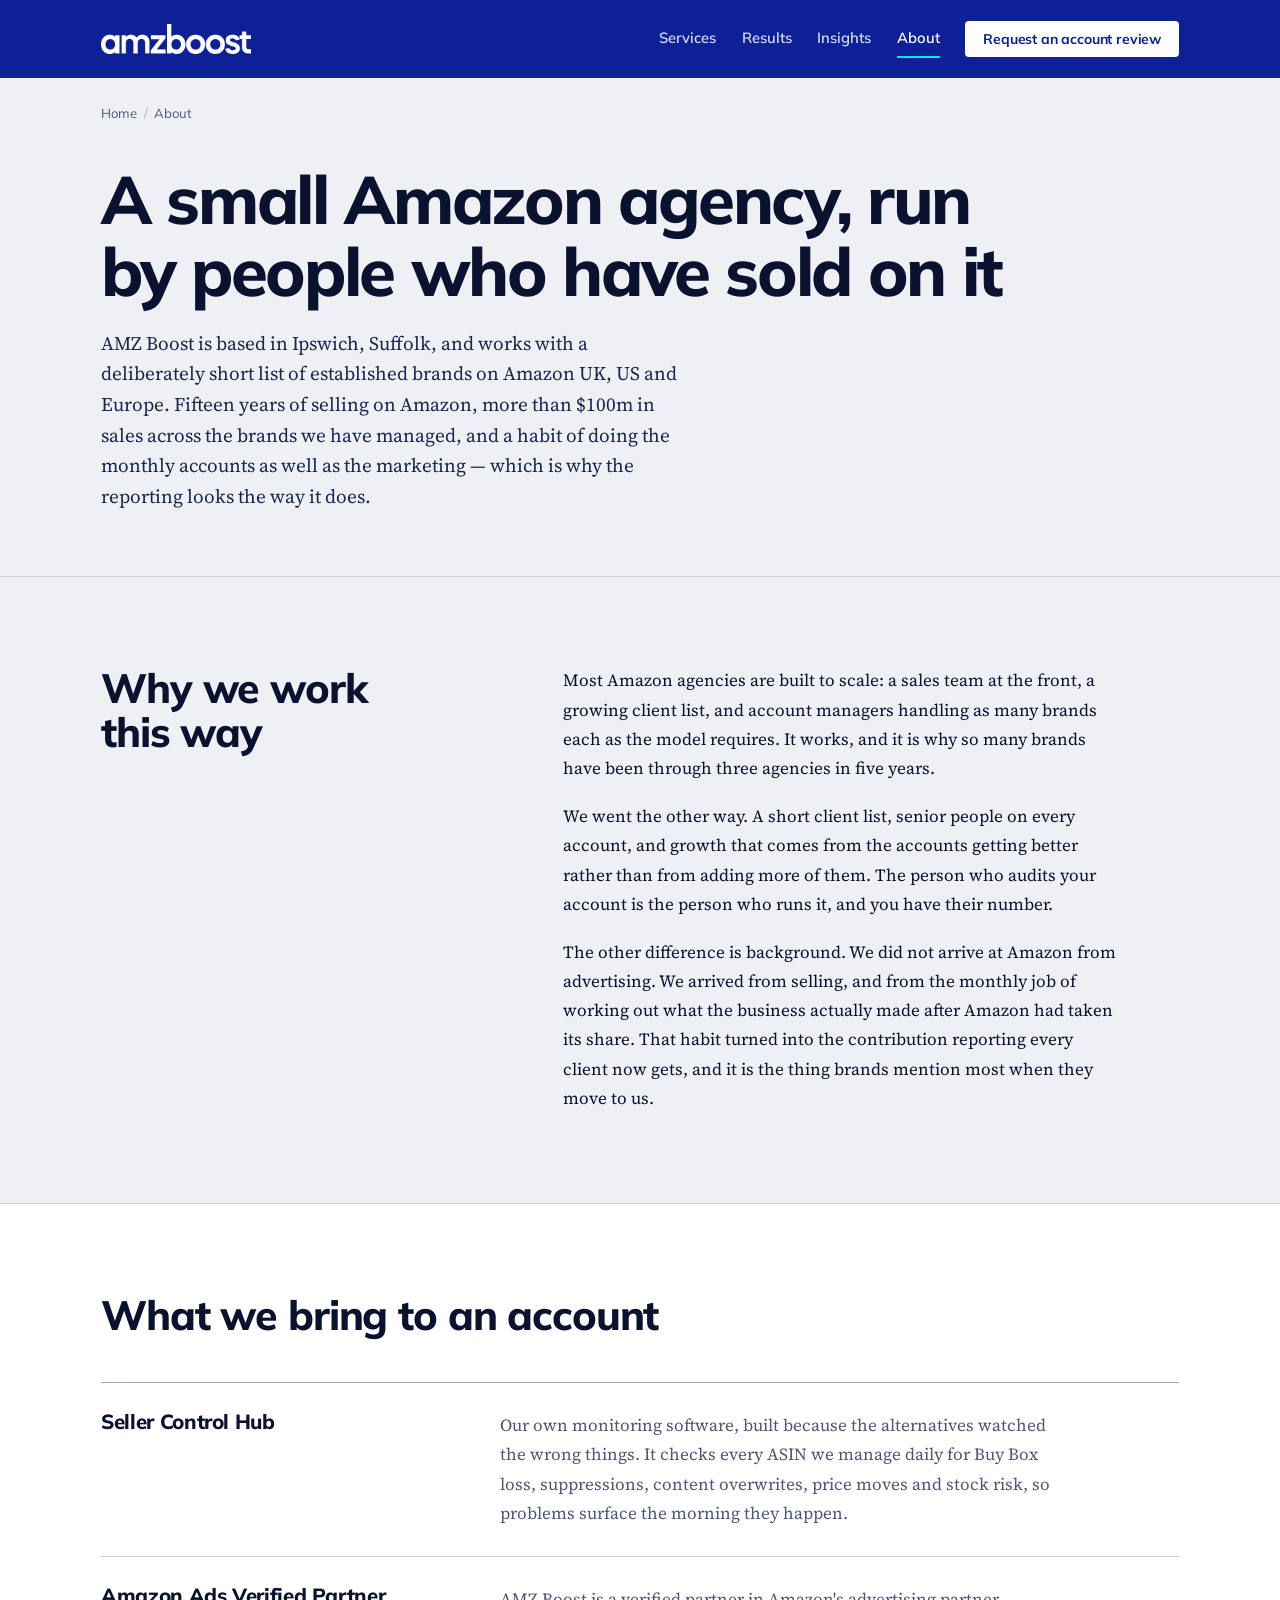
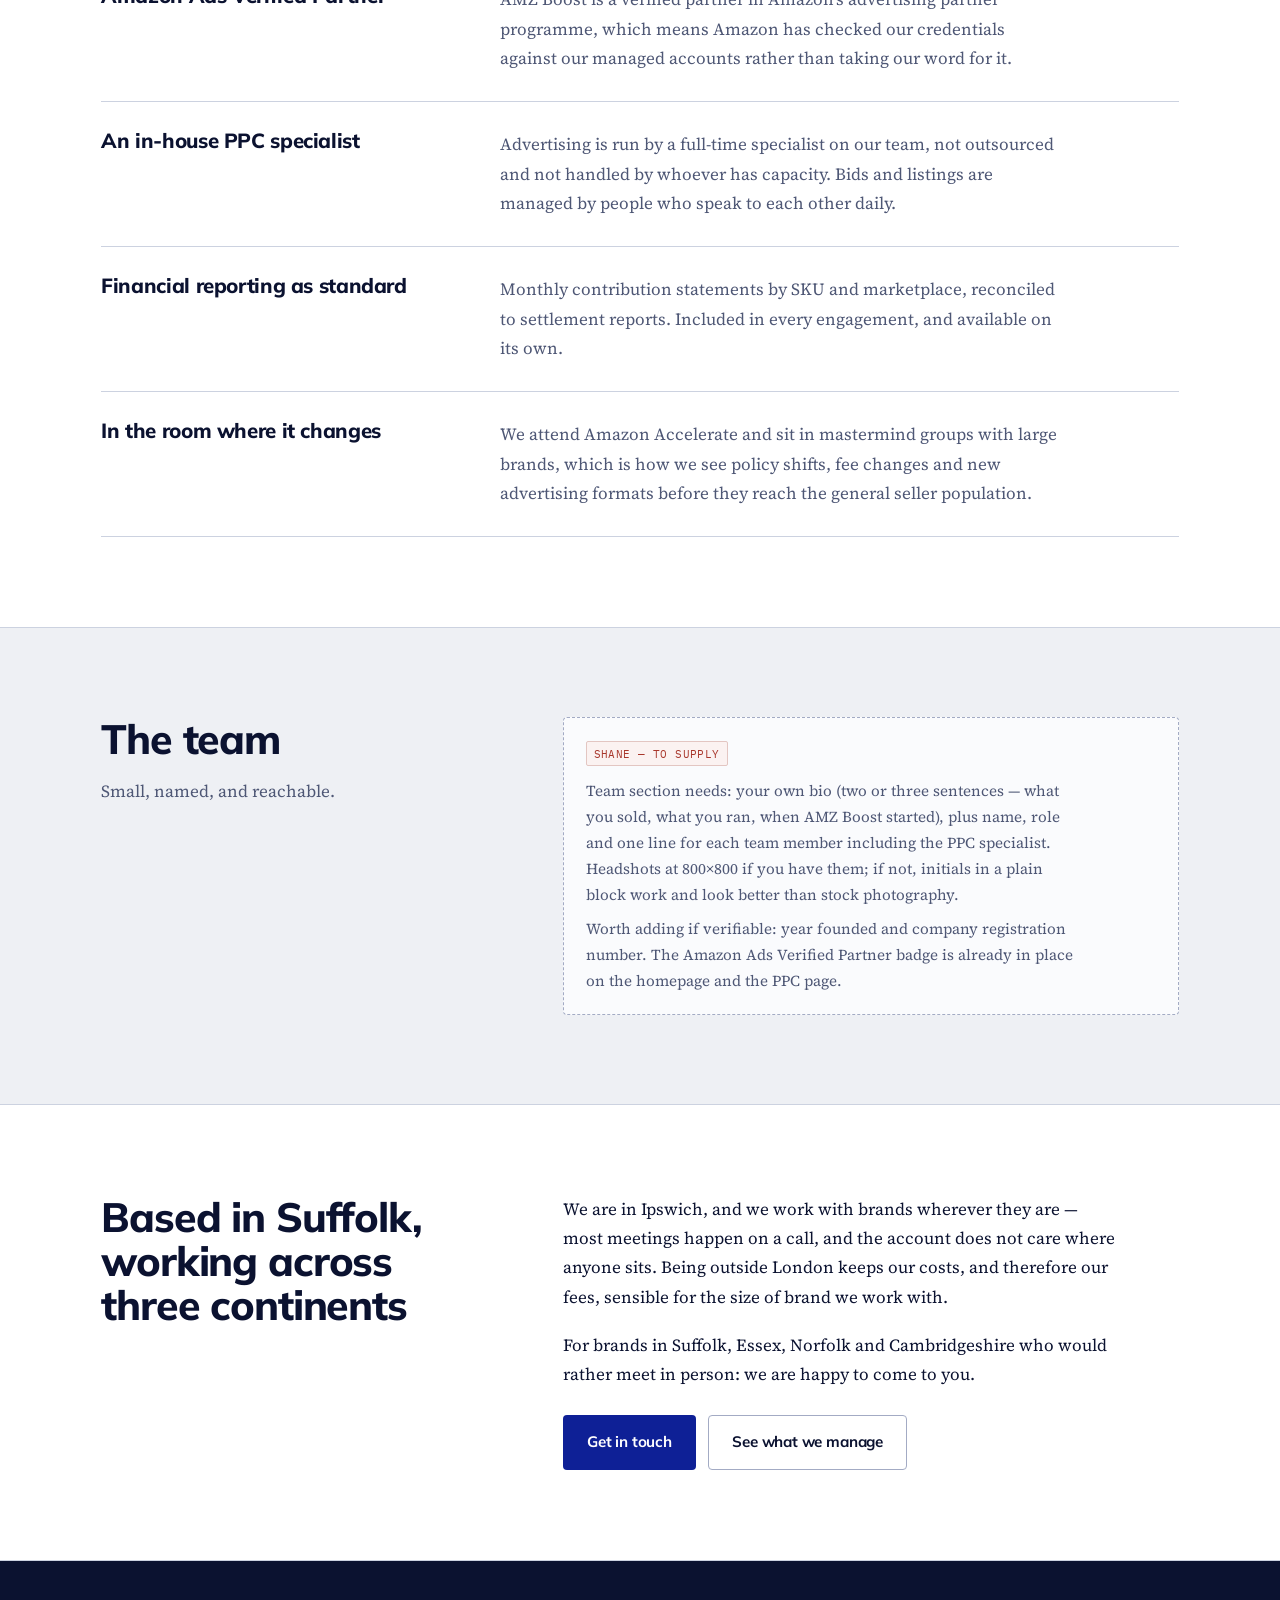
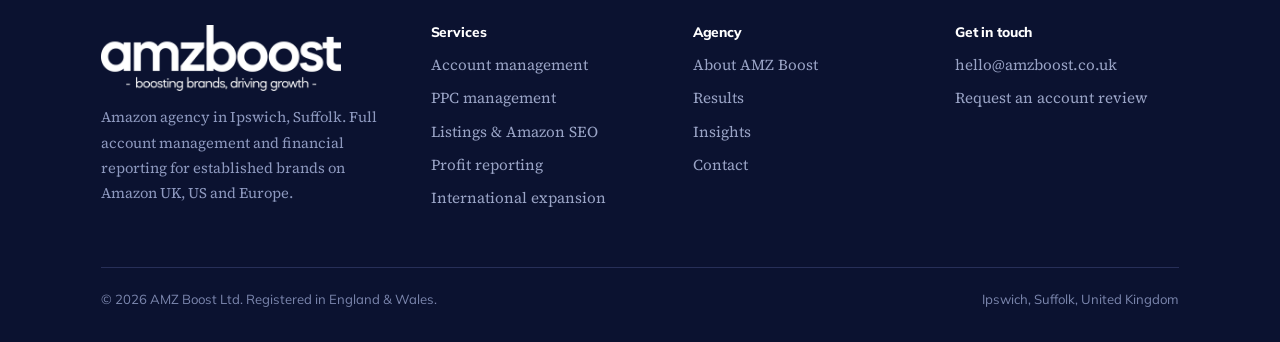
==== about.html @ 2ff4fb58 "Add Blue Squid back to the brands list, described by the work Named in the list with a description o" ====
<!DOCTYPE html>
<html lang="en-GB">
<head>
<meta charset="utf-8">
<meta name="viewport" content="width=device-width, initial-scale=1">
<title>About AMZ Boost | Amazon Agency in Ipswich, Suffolk</title>
<meta name="description" content="AMZ Boost is a small Amazon agency in Ipswich, Suffolk, run by former Amazon sellers. Full account management and financial reporting for established UK brands.">
<link rel="canonical" href="https://www.amzboost.co.uk/about.html">
<meta name="robots" content="index,follow,max-image-preview:large">
<meta property="og:type" content="website">
<meta property="og:site_name" content="AMZ Boost">
<meta property="og:title" content="About AMZ Boost | Amazon Agency in Ipswich, Suffolk">
<meta property="og:description" content="A small Amazon agency run by former sellers, with its own ASIN monitoring software and an in-house PPC specialist.">
<meta property="og:url" content="https://www.amzboost.co.uk/about.html">
<meta property="og:locale" content="en_GB">
<link rel="preconnect" href="https://fonts.googleapis.com">
<link rel="preconnect" href="https://fonts.gstatic.com" crossorigin>
<link href="https://fonts.googleapis.com/css2?family=Mulish:wght@400;500;600;700;800&family=Source+Serif+4:ital,opsz,wght@0,8..60,400;0,8..60,600;1,8..60,400&family=IBM+Plex+Mono:wght@400;500&display=swap" rel="stylesheet">
<link rel="stylesheet" href="styles.css?v=12">
<link rel="icon" type="image/png" sizes="32x32" href="favicon-32.png">
<link rel="apple-touch-icon" href="apple-touch-icon.png">
<script type="application/ld+json">
{
  "@context": "https://schema.org",
  "@type": "AboutPage",
  "url": "https://www.amzboost.co.uk/about.html",
  "mainEntity": { "@type": "ProfessionalService", "@id": "https://www.amzboost.co.uk/#organisation", "name": "AMZ Boost" }
}
</script>
<script type="application/ld+json">
{
  "@context": "https://schema.org",
  "@type": "BreadcrumbList",
  "itemListElement": [
    { "@type": "ListItem", "position": 1, "name": "Home", "item": "https://www.amzboost.co.uk/" },
    { "@type": "ListItem", "position": 2, "name": "About", "item": "https://www.amzboost.co.uk/about.html" }
  ]
}
</script>
</head>
<body>
<a class="skip" href="#main">Skip to content</a>

<header class="masthead" id="masthead">
  <div class="shell masthead__inner">
    <a class="wordmark" href="index.html"><img src="logo-wordmark-white.png" alt="AMZ Boost" width="150" height="29"></a>
    <button class="nav__toggle" aria-expanded="false" aria-controls="nav">Menu</button>
    <nav class="nav" id="nav" aria-label="Primary">
      <a href="services.html">Services</a>
      <a href="results.html">Results</a>
      <a href="insights.html">Insights</a>
      <a href="about.html" aria-current="page">About</a>
      <a class="btn btn--primary btn--small" href="contact.html">Request an account review</a>
    </nav>
  </div>
</header>

<main id="main">

  <div class="shell crumbs"><a href="index.html">Home</a><span>/</span>About</div>

  <section class="page-head">
    <div class="shell">
      <h1>A small Amazon agency, run by people who have sold on it</h1>
      <p class="lede">AMZ Boost is based in Ipswich, Suffolk, and works with a deliberately short list of established brands on Amazon UK, US and Europe. Fifteen years of selling on Amazon, more than $100m in sales across the brands we have managed, and a habit of doing the monthly accounts as well as the marketing — which is why the reporting looks the way it does.</p>
    </div>
  </section>

  <section>
    <div class="shell split">
      <div>
        <h2>Why we work this way</h2>
      </div>
      <div>
        <p>Most Amazon agencies are built to scale: a sales team at the front, a growing client list, and account managers handling as many brands each as the model requires. It works, and it is why so many brands have been through three agencies in five years.</p>
        <p>We went the other way. A short client list, senior people on every account, and growth that comes from the accounts getting better rather than from adding more of them. The person who audits your account is the person who runs it, and you have their number.</p>
        <p>The other difference is background. We did not arrive at Amazon from advertising. We arrived from selling, and from the monthly job of working out what the business actually made after Amazon had taken its share. That habit turned into the contribution reporting every client now gets, and it is the thing brands mention most when they move to us.</p>
      </div>
    </div>
  </section>

  <section style="background:var(--surface);border-block:1px solid var(--rule);">
    <div class="shell">
      <div class="sect-head"><h2>What we bring to an account</h2></div>
      <div class="stack">
        <div>
          <h3>Seller Control Hub</h3>
          <p>Our own monitoring software, built because the alternatives watched the wrong things. It checks every ASIN we manage daily for Buy Box loss, suppressions, content overwrites, price moves and stock risk, so problems surface the morning they happen.</p>
        </div>
        <div>
          <h3>Amazon Ads Verified Partner</h3>
          <p>AMZ Boost is a verified partner in Amazon's advertising partner programme, which means Amazon has checked our credentials against our managed accounts rather than taking our word for it.</p>
        </div>
        <div>
          <h3>An in-house PPC specialist</h3>
          <p>Advertising is run by a full-time specialist on our team, not outsourced and not handled by whoever has capacity. Bids and listings are managed by people who speak to each other daily.</p>
        </div>
        <div>
          <h3>Financial reporting as standard</h3>
          <p>Monthly contribution statements by SKU and marketplace, reconciled to settlement reports. Included in every engagement, and available on its own.</p>
        </div>
        <div>
          <h3>In the room where it changes</h3>
          <p>We attend Amazon Accelerate and sit in mastermind groups with large brands, which is how we see policy shifts, fee changes and new advertising formats before they reach the general seller population.</p>
        </div>
      </div>
    </div>
  </section>

  <section>
    <div class="shell split">
      <div>
        <h2>The team</h2>
        <p class="dek" style="margin-top:1rem;">Small, named, and reachable.</p>
      </div>
      <div>
        <div class="todo">
          <span class="todo__tag">SHANE — TO SUPPLY</span>
          <p>Team section needs: your own bio (two or three sentences — what you sold, what you ran, when AMZ Boost started), plus name, role and one line for each team member including the PPC specialist. Headshots at 800×800 if you have them; if not, initials in a plain block work and look better than stock photography.</p>
          <p>Worth adding if verifiable: year founded and company registration number. The Amazon Ads Verified Partner badge is already in place on the homepage and the PPC page.</p>
        </div>
      </div>
    </div>
  </section>

  <section style="background:var(--surface);border-block:1px solid var(--rule);">
    <div class="shell split">
      <div>
        <h2>Based in Suffolk, working across three continents</h2>
      </div>
      <div>
        <p>We are in Ipswich, and we work with brands wherever they are — most meetings happen on a call, and the account does not care where anyone sits. Being outside London keeps our costs, and therefore our fees, sensible for the size of brand we work with.</p>
        <p>For brands in Suffolk, Essex, Norfolk and Cambridgeshire who would rather meet in person: we are happy to come to you.</p>
        <div class="btn-row" style="margin-top:1.6rem;">
          <a class="btn btn--primary" href="contact.html">Get in touch</a>
          <a class="btn btn--ghost" href="services.html">See what we manage</a>
        </div>
      </div>
    </div>
  </section>

</main>

<footer class="foot">
  <div class="shell">
    <div class="foot__grid">
      <div>
        <a class="wordmark" href="index.html" style="margin-bottom:0.9rem;"><img src="logo-full-white.png" alt="AMZ Boost — boosting brands, driving growth" width="240" height="66"></a>
        <p>Amazon agency in Ipswich, Suffolk. Full account management and financial reporting for established brands on Amazon UK, US and Europe.</p>
      </div>
      <div>
        <h4>Services</h4>
        <ul>
          <li><a href="amazon-account-management.html">Account management</a></li>
          <li><a href="amazon-ppc-management.html">PPC management</a></li>
          <li><a href="amazon-listing-optimisation.html">Listings &amp; Amazon SEO</a></li>
          <li><a href="amazon-profit-reporting.html">Profit reporting</a></li>
          <li><a href="amazon-international-expansion.html">International expansion</a></li>
        </ul>
      </div>
      <div>
        <h4>Agency</h4>
        <ul>
          <li><a href="about.html">About AMZ Boost</a></li>
          <li><a href="results.html">Results</a></li>
          <li><a href="insights.html">Insights</a></li>
          <li><a href="contact.html">Contact</a></li>
        </ul>
      </div>
      <div>
        <h4>Get in touch</h4>
        <ul>
          <li><a href="mailto:hello@amzboost.co.uk">hello@amzboost.co.uk</a></li>
          <li><a href="contact.html">Request an account review</a></li>
        </ul>
      </div>
    </div>
    <div class="foot__base">
      <span>© 2026 AMZ Boost Ltd. Registered in England &amp; Wales.</span>
      <span>Ipswich, Suffolk, United Kingdom</span>
    </div>
  </div>
</footer>

<script>
(function () {
  var head = document.getElementById('masthead');
  var btn = head.querySelector('.nav__toggle');
  btn.addEventListener('click', function () {
    var open = head.getAttribute('data-open') === 'true';
    head.setAttribute('data-open', String(!open));
    btn.setAttribute('aria-expanded', String(!open));
  });
})();
</script>
</body>
</html>
---- styles.css ----
/* ==========================================================================
   AMZ Boost — Amazon agency, Ipswich UK
   Brand: ultramarine #0e2096 and electric cyan #00eafa, taken from the
   existing amzboost identity. Ledger green and oxblood appear ONLY on
   figures inside statement blocks, where they carry accounting meaning.
   ========================================================================== */

:root {
  /* Brand */
  --brand: #0e2096;
  --brand-deep: #0a1561;
  --brand-lift: #1b2fb8;
  --cyan: #00eafa;
  --cyan-dim: #7ef2fb;

  /* Neutrals, tuned blue to sit with the brand */
  --ink: #0b1230;
  --ink-2: #1b2550;
  --slate: #4e5775;
  --slate-2: #7b84a3;
  --paper: #eef0f4;
  --paper-2: #e3e7ef;
  --surface: #ffffff;
  --rule: #ccd2e0;
  --rule-soft: #dfe4ee;
  --rule-strong: #a3abc4;
  --brand-tint: #e9ecf8;

  /* Semantic, ledger only */
  --profit: #11684a;
  --cost: #a8362b;

  --sans: "Mulish", "Avenir Next", Avenir, "Helvetica Neue", Arial, sans-serif;
  --serif: "Source Serif 4", Georgia, "Times New Roman", serif;
  --mono: "IBM Plex Mono", ui-monospace, "SFMono-Regular", Menlo, monospace;

  --measure: 62ch;
  --gutter: clamp(1.25rem, 4vw, 3.5rem);
  --shell: 1180px;
  --radius: 4px;
}

*,
*::before,
*::after { box-sizing: border-box; }

html { -webkit-text-size-adjust: 100%; }

body {
  margin: 0;
  background: var(--paper);
  color: var(--ink);
  font-family: var(--serif);
  font-size: 1.0625rem;
  line-height: 1.72;
  font-variant-numeric: tabular-nums;
  -webkit-font-smoothing: antialiased;
}

img, svg { max-width: 100%; height: auto; display: block; }

a { color: var(--brand); text-decoration-thickness: 1px; text-underline-offset: 0.18em; }
a:hover { color: var(--ink); }

:focus-visible { outline: 2px solid var(--brand); outline-offset: 3px; }

.skip {
  position: absolute;
  left: -9999px;
  top: 0;
  background: var(--ink);
  color: #fff;
  padding: 0.75rem 1rem;
  z-index: 99;
}
.skip:focus { left: 0.5rem; top: 0.5rem; }

/* ---------- Layout shell ---------- */

.shell {
  width: 100%;
  max-width: var(--shell);
  margin-inline: auto;
  padding-inline: var(--gutter);
}

.shell--narrow { max-width: 820px; }

section { padding-block: clamp(3.5rem, 7vw, 6.5rem); }
section.tight { padding-block: clamp(2.5rem, 4vw, 3.5rem); }

/* ---------- Typography ---------- */

h1, h2, h3, h4 {
  font-family: var(--sans);
  font-weight: 800;
  color: var(--ink);
  margin: 0;
  letter-spacing: -0.028em;
  line-height: 1.07;
  text-wrap: balance;
}

h1 { font-size: clamp(2.4rem, 5.6vw, 4.2rem); letter-spacing: -0.035em; }
h2 { font-size: clamp(1.75rem, 3.2vw, 2.6rem); }
h3 { font-size: clamp(1.1rem, 1.6vw, 1.3rem); letter-spacing: -0.018em; }
h4 { font-size: 1rem; letter-spacing: -0.01em; }

p { margin: 0 0 1.1em; max-width: var(--measure); }
p:last-child { margin-bottom: 0; }

.lede {
  font-size: clamp(1.1rem, 1.5vw, 1.3rem);
  line-height: 1.6;
  color: var(--ink-2);
}

.dek { color: var(--slate); }

.sect-head { margin-bottom: clamp(2rem, 3.5vw, 3rem); }
.sect-head p { color: var(--slate); margin-top: 0.9rem; }

/* ---------- Header: solid brand bar ---------- */

.masthead { background: var(--brand); }

.masthead__inner {
  display: flex;
  align-items: center;
  gap: 1.5rem;
  min-height: 78px;
}

.wordmark {
  display: inline-flex;
  align-items: center;
  text-decoration: none;
  margin-right: auto;
}
.wordmark img { display: block; width: 150px; height: auto; }
.foot .wordmark { margin-right: 0; }
.foot .wordmark img { width: 240px; }

.nav {
  display: flex;
  align-items: center;
  gap: clamp(1rem, 2vw, 1.85rem);
  font-family: var(--sans);
  font-size: 0.925rem;
  font-weight: 600;
}
.nav a {
  color: #d6dcf5;
  text-decoration: none;
  padding-block: 0.35rem;
  border-bottom: 2px solid transparent;
}
.nav a:hover { color: #fff; border-bottom-color: rgba(255,255,255,0.4); }
.nav a[aria-current="page"] { border-bottom-color: var(--cyan); color: #fff; }
.nav a.btn { border-bottom: none; }
.nav a.btn:hover { border-bottom: none; }

.nav__toggle {
  display: none;
  font-family: var(--sans);
  font-size: 0.9rem;
  font-weight: 600;
  background: none;
  border: 1px solid rgba(255,255,255,0.45);
  border-radius: var(--radius);
  color: #fff;
  padding: 0.45rem 0.8rem;
  cursor: pointer;
}

/* ---------- Buttons ---------- */

.btn {
  display: inline-flex;
  align-items: center;
  justify-content: center;
  font-family: var(--sans);
  font-size: 0.95rem;
  font-weight: 700;
  letter-spacing: -0.012em;
  padding: 0.85rem 1.45rem;
  border-radius: var(--radius);
  border: 1px solid transparent;
  text-decoration: none;
  cursor: pointer;
  transition: background-color 120ms linear, color 120ms linear, border-color 120ms linear;
}

.btn--primary { background: var(--brand); color: #fff; }
.btn--primary:hover { background: var(--brand-deep); color: #fff; }

.btn--ghost { border-color: var(--rule-strong); color: var(--ink); background: transparent; }
.btn--ghost:hover { border-color: var(--ink); background: var(--surface); color: var(--ink); }

/* For use on a brand-blue field */
.btn--invert { background: #fff; color: var(--brand); }
.btn--invert:hover { background: var(--cyan); color: var(--brand-deep); }

.btn--outline-light { border-color: rgba(255,255,255,0.5); color: #fff; background: transparent; }
.btn--outline-light:hover { border-color: var(--cyan); color: var(--cyan); background: transparent; }

.btn--small { padding: 0.6rem 1.05rem; font-size: 0.875rem; }

/* Buttons sitting on a brand-blue field invert automatically */
.nav .btn--primary,
.hero .btn--primary,
.cta-panel .btn--primary { background: #fff; color: var(--brand); }
.nav .btn--primary:hover,
.hero .btn--primary:hover,
.cta-panel .btn--primary:hover { background: var(--cyan); color: var(--brand-deep); }

.hero .btn--ghost,
.cta-panel .btn--ghost { border-color: rgba(255, 255, 255, 0.5); color: #fff; background: transparent; }
.hero .btn--ghost:hover,
.cta-panel .btn--ghost:hover { border-color: var(--cyan); color: var(--cyan); background: transparent; }

.btn-row { display: flex; flex-wrap: wrap; gap: 0.75rem; align-items: center; }

/* ---------- Hero: brand field, continuous with the header ---------- */

.hero {
  background: var(--brand);
  background-image:
    radial-gradient(circle at 72% 42%, rgba(0,234,250,0.16) 0%, rgba(0,234,250,0) 46%),
    radial-gradient(circle at 10% 110%, rgba(255,255,255,0.09) 0%, rgba(255,255,255,0) 50%);
  color: #fff;
  padding-block: clamp(3rem, 6.5vw, 6rem);
}

.hero__grid {
  display: grid;
  grid-template-columns: minmax(0, 1.05fr) minmax(0, 0.95fr);
  gap: clamp(2rem, 5vw, 4.5rem);
  align-items: center;
}

.hero h1 { color: #fff; margin-bottom: 1.4rem; }
.hero .lede { color: #ccd5f5; max-width: 46ch; }
.hero .btn-row { margin-top: 2rem; }

.hero__note {
  margin-top: 1.6rem;
  padding-top: 1.3rem;
  border-top: 1px solid rgba(255,255,255,0.22);
  font-family: var(--sans);
  font-size: 0.875rem;
  color: #a9b6e4;
  max-width: 46ch;
}

.hero__trust {
  display: flex;
  align-items: center;
  gap: 1.25rem;
  margin-top: 1.6rem;
  padding-top: 1.4rem;
  border-top: 1px solid rgba(255, 255, 255, 0.22);
}
.hero__trust img { flex: 0 0 auto; width: 118px; height: auto; }
.hero__trust .hero__note {
  margin-top: 0;
  padding-top: 0;
  border-top: none;
  max-width: 34ch;
}

@media (max-width: 420px) {
  .hero__trust { flex-direction: column; align-items: flex-start; gap: 1rem; }
  .trust-inline { flex-direction: column; align-items: flex-start; gap: 1rem; }
}

/* Partner badge on a light background */
.trust-inline {
  display: flex;
  align-items: center;
  gap: 1.25rem;
  margin-top: 2rem;
  padding-top: 1.5rem;
  border-top: 1px solid var(--rule);
}
.trust-inline img { flex: 0 0 auto; width: 118px; height: auto; }
.trust-inline p {
  margin: 0;
  font-family: var(--sans);
  font-size: 0.875rem;
  color: var(--slate);
  max-width: 38ch;
}

/* ---------- Statement / ledger block ---------- */

.statement {
  margin: 0;
  background: var(--surface);
  border: 1px solid var(--rule);
  border-radius: var(--radius);
  box-shadow: 0 18px 40px -24px rgba(5, 10, 50, 0.55);
}

.hero .statement { border-color: transparent; }

.statement__head {
  display: flex;
  align-items: baseline;
  justify-content: space-between;
  gap: 1rem;
  padding: 1.1rem 1.35rem;
  border-bottom: 1px solid var(--rule);
  font-family: var(--sans);
  font-size: 0.92rem;
  font-weight: 700;
  color: var(--ink);
}
.statement__meta {
  font-family: var(--mono);
  font-size: 0.68rem;
  font-weight: 400;
  color: var(--slate-2);
  border: 1px solid var(--rule);
  border-radius: 2px;
  padding: 0.18rem 0.42rem;
  white-space: nowrap;
}

.ledger {
  margin: 0;
  padding: 0.5rem 1.35rem 1.1rem;
  font-family: var(--mono);
  font-size: 0.8125rem;
}

.ledger__row {
  display: flex;
  align-items: baseline;
  justify-content: space-between;
  gap: 1rem;
  padding-block: 0.56rem;
  border-bottom: 1px solid var(--rule-soft);
}
.ledger__row dt { color: var(--slate); }
.ledger__row dd { margin: 0; color: var(--ink); font-variant-numeric: tabular-nums; }
.ledger__row dd.neg { color: var(--cost); }

.ledger__row--total {
  border-bottom: none;
  border-top: 2px solid var(--ink);
  margin-top: 0.4rem;
  padding-top: 0.8rem;
}
.ledger__row--total dt {
  color: var(--ink);
  font-weight: 700;
  font-family: var(--sans);
  font-size: 0.9rem;
}
.ledger__row--total dd {
  color: var(--profit);
  font-weight: 600;
  font-size: 1.15rem;
}

.ledger__row--sub { border-bottom: none; padding-top: 0.2rem; }
.ledger__row--sub dd { color: var(--profit); }

.statement__note {
  margin: 0;
  padding: 1rem 1.35rem;
  border-top: 1px solid var(--rule);
  background: var(--brand-tint);
  font-size: 0.925rem;
  line-height: 1.55;
  color: var(--brand-deep);
  border-radius: 0 0 var(--radius) var(--radius);
  max-width: none;
}

/* Single orchestrated page-load reveal, hero ledger only */
.ledger__row { animation: settle 420ms cubic-bezier(0.2, 0.7, 0.3, 1) both; }
.ledger__row:nth-child(1) { animation-delay: 60ms; }
.ledger__row:nth-child(2) { animation-delay: 120ms; }
.ledger__row:nth-child(3) { animation-delay: 180ms; }
.ledger__row:nth-child(4) { animation-delay: 240ms; }
.ledger__row:nth-child(5) { animation-delay: 300ms; }
.ledger__row:nth-child(6) { animation-delay: 380ms; }
.ledger__row:nth-child(7) { animation-delay: 440ms; }

@keyframes settle {
  from { opacity: 0; transform: translateY(5px); }
  to { opacity: 1; transform: none; }
}

@media (prefers-reduced-motion: reduce) {
  .ledger__row { animation: none; }
  * { scroll-behavior: auto !important; }
}

/* ---------- Dark band ---------- */

/* Dark sections. Two tones: ultramarine for brand moments (hero, clients,
   CTA), navy for supporting ones (stats, why-us, footer). */
.band { background: var(--ink); color: #dde2f2; }
.band--brand { background: var(--brand); color: #d4dcf7; }
.band h2, .band h3, .band h4 { color: #fff; }
.band a { color: var(--cyan); }
.band a:hover { color: #fff; }

/* Components that need re-tuning on a dark ground */
.band .sect-head p,
.band .dek,
.band .stack p,
.band p { color: #aab6e0; }
.band--brand .sect-head p,
.band--brand .dek,
.band--brand .stack p,
.band--brand p { color: #b9c4ee; }

.band .stack { border-top-color: rgba(255, 255, 255, 0.3); }
.band .stack > div { border-bottom-color: rgba(255, 255, 255, 0.16); }

.band .clients { border-color: rgba(255, 255, 255, 0.22); }

.band .btn--ghost { border-color: rgba(255, 255, 255, 0.45); color: #fff; }
.band .btn--ghost:hover { border-color: var(--cyan); color: var(--cyan); background: transparent; }

.band .todo {
  background: rgba(255, 255, 255, 0.07);
  border-color: rgba(255, 255, 255, 0.28);
}
.band .todo p { color: #c2cdf0; }
.band .todo__tag {
  color: #ffc9c2;
  border-color: rgba(255, 190, 180, 0.45);
  background: rgba(255, 120, 100, 0.12);
}

.band__grid {
  display: grid;
  grid-template-columns: repeat(auto-fit, minmax(230px, 1fr));
  gap: clamp(1.5rem, 3vw, 3rem);
}
.band__item h3 { font-size: 1.05rem; margin-bottom: 0.5rem; }
.band__item p { color: #9aa4c6; font-size: 0.98rem; margin: 0; }

.band__figures {
  display: grid;
  grid-template-columns: repeat(auto-fit, minmax(165px, 1fr));
  gap: clamp(1.25rem, 3vw, 2.5rem);
  padding-bottom: clamp(1.75rem, 3vw, 2.5rem);
  margin-bottom: clamp(1.75rem, 3vw, 2.5rem);
  border-bottom: 1px solid #272f58;
}
.band__figures div span {
  display: block;
  font-family: var(--sans);
  font-size: clamp(1.6rem, 2.6vw, 2.1rem);
  font-weight: 800;
  letter-spacing: -0.035em;
  color: #fff;
  line-height: 1.1;
  margin-bottom: 0.45rem;
  padding-bottom: 0.45rem;
  border-bottom: 2px solid var(--cyan);
  width: fit-content;
}
.band__figures div small {
  font-family: var(--sans);
  font-size: 0.85rem;
  line-height: 1.4;
  color: #8e99bf;
  display: block;
  max-width: 24ch;
}

/* ---------- Year-on-year comparison ---------- */

.compare {
  border-top: 2px solid var(--ink);
  margin-top: 0.5rem;
}
.compare__row {
  display: grid;
  grid-template-columns: minmax(0, 1.4fr) repeat(3, minmax(0, 1fr));
  gap: clamp(0.75rem, 2vw, 1.5rem);
  align-items: baseline;
  padding-block: clamp(0.85rem, 1.8vw, 1.15rem);
  border-bottom: 1px solid var(--rule);
}
.compare__row > span:first-child {
  font-family: var(--sans);
  font-weight: 700;
  font-size: 0.98rem;
  letter-spacing: -0.015em;
}
.compare__row > span + span {
  font-family: var(--mono);
  font-size: 0.95rem;
  text-align: right;
  font-variant-numeric: tabular-nums;
}
.compare__head {
  border-bottom: 1px solid var(--rule-strong);
  padding-block: 0.7rem;
}
.compare__head > span,
.compare__head > span + span {
  font-family: var(--sans);
  font-size: 0.78rem;
  font-weight: 700;
  letter-spacing: 0.02em;
  color: var(--slate);
}
.compare__row .was { color: var(--slate-2); }
.compare__row .up { color: var(--profit); font-weight: 500; }

.compare__row--key > span:first-child { font-size: 1.05rem; }
.compare__row--key > span + span { font-size: 1.3rem; }
.compare__row--key .now,
.compare__row--key .up { color: var(--profit); font-weight: 600; }
.compare__row--key { background: linear-gradient(to right, var(--brand-tint), rgba(233,236,248,0)); }

.compare__note {
  margin-top: 1.5rem;
  font-size: 1rem;
  color: var(--slate);
  max-width: 68ch;
}

@media (max-width: 620px) {
  .compare__row { grid-template-columns: minmax(0, 1.2fr) repeat(3, minmax(0, 1fr)); gap: 0.5rem; }
  .compare__row > span:first-child { font-size: 0.86rem; }
  .compare__row > span + span { font-size: 0.8rem; }
  .compare__row--key > span + span { font-size: 1rem; }
}

/* ---------- Service rows ---------- */

.rows { border-top: 1px solid var(--rule-strong); }

.row-link {
  display: grid;
  grid-template-columns: minmax(0, 0.9fr) minmax(0, 1.3fr) auto;
  gap: clamp(1rem, 3vw, 2.5rem);
  align-items: baseline;
  padding-block: clamp(1.4rem, 2.4vw, 1.9rem);
  border-bottom: 1px solid var(--rule);
  text-decoration: none;
  color: inherit;
  transition: background-color 120ms linear;
}
.row-link:hover { background: var(--surface); color: inherit; }
.row-link:hover h3 { color: var(--brand); }

.row-link h3 { margin: 0; }
.row-link p { margin: 0; color: var(--slate); font-size: 1rem; max-width: 52ch; }
.row-link__go {
  font-family: var(--sans);
  font-size: 0.875rem;
  font-weight: 700;
  color: var(--brand);
  white-space: nowrap;
}

/* ---------- Two-column prose ---------- */

.split {
  display: grid;
  grid-template-columns: minmax(0, 0.8fr) minmax(0, 1.2fr);
  gap: clamp(1.75rem, 4vw, 4rem);
  align-items: start;
}

.split--even { grid-template-columns: repeat(2, minmax(0, 1fr)); }

.aside-label {
  font-family: var(--sans);
  font-weight: 800;
  font-size: 1.05rem;
  letter-spacing: -0.02em;
  color: var(--ink);
}

/* ---------- Definition stack ---------- */

.stack { display: grid; gap: 0; border-top: 1px solid var(--rule-strong); }
.stack > div {
  display: grid;
  grid-template-columns: minmax(0, 0.85fr) minmax(0, 1.6fr);
  gap: clamp(1rem, 3vw, 2.5rem);
  padding-block: clamp(1.4rem, 2.2vw, 1.8rem);
  border-bottom: 1px solid var(--rule);
}
.stack h3 { margin: 0; }
.stack p { margin: 0; color: var(--slate); }

/* ---------- Numbered process ---------- */

.steps { counter-reset: step; display: grid; gap: 0; }
.steps > li {
  counter-increment: step;
  list-style: none;
  display: grid;
  grid-template-columns: 2.6rem minmax(0, 1fr);
  gap: clamp(1rem, 2vw, 1.75rem);
  padding-block: clamp(1.2rem, 2vw, 1.6rem);
  border-bottom: 1px solid var(--rule);
}
.steps > li:first-child { border-top: 1px solid var(--rule-strong); }
.steps > li::before {
  content: counter(step);
  font-family: var(--mono);
  font-size: 0.8rem;
  color: var(--brand);
  padding-top: 0.35rem;
}
.steps h3 { margin: 0 0 0.4rem; }
.steps p { margin: 0; color: var(--slate); }
.steps ul { margin: 0; padding: 0; }

/* ---------- Facts grid ---------- */

.facts {
  display: grid;
  grid-template-columns: repeat(4, minmax(0, 1fr));
  border-top: 1px solid var(--rule-strong);
  border-left: 1px solid var(--rule);
}
.facts > div {
  padding: 1.35rem 1.4rem;
  border-right: 1px solid var(--rule);
  border-bottom: 1px solid var(--rule);
  background: var(--surface);
}
.facts dt {
  font-family: var(--sans);
  font-size: 0.86rem;
  font-weight: 700;
  color: var(--ink);
  margin-bottom: 0.35rem;
}
.facts dd { margin: 0; font-size: 0.95rem; color: var(--slate); line-height: 1.5; }

/* ---------- Checklist ---------- */

.ticks { margin: 0; padding: 0; list-style: none; }
.ticks li {
  position: relative;
  padding-left: 1.6rem;
  margin-bottom: 0.7rem;
  max-width: var(--measure);
}
.ticks li::before {
  content: "";
  position: absolute;
  left: 0.15rem;
  top: 0.35em;
  width: 0.4rem;
  height: 0.72rem;
  border-right: 2px solid var(--brand);
  border-bottom: 2px solid var(--brand);
  transform: rotate(42deg);
}
.ticks--tight li { margin-bottom: 0.4rem; }

/* ---------- FAQ ---------- */

.faq { border-top: 1px solid var(--rule-strong); }
.faq details { border-bottom: 1px solid var(--rule); padding-block: 1.1rem; }
.faq summary {
  font-family: var(--sans);
  font-weight: 700;
  font-size: 1.05rem;
  letter-spacing: -0.018em;
  cursor: pointer;
  color: var(--ink);
  list-style: none;
  display: flex;
  justify-content: space-between;
  gap: 1rem;
  align-items: baseline;
}
.faq summary::-webkit-details-marker { display: none; }
.faq summary::after {
  content: "+";
  font-family: var(--mono);
  color: var(--brand);
  font-size: 1.1rem;
  line-height: 1;
}
.faq details[open] summary::after { content: "–"; }
.faq details p { margin-top: 0.85rem; color: var(--slate); }

/* ---------- Placeholder blocks ---------- */

.todo {
  border: 1px dashed var(--rule-strong);
  border-radius: var(--radius);
  padding: 1.2rem 1.35rem;
  background: #fafbfd;
}
.todo__tag {
  display: inline-block;
  font-family: var(--mono);
  font-size: 0.66rem;
  letter-spacing: 0.04em;
  color: var(--cost);
  border: 1px solid #e3c6c2;
  background: #fbf2f1;
  border-radius: 2px;
  padding: 0.16rem 0.44rem;
  margin-bottom: 0.7rem;
}
.todo p { font-size: 0.95rem; color: var(--slate); margin: 0; }
.todo p + p { margin-top: 0.5rem; }

.clients {
  max-width: 1080px;
  padding-block: clamp(1.5rem, 3vw, 2.1rem);
  border-top: 1px solid var(--rule);
  border-bottom: 1px solid var(--rule);
  display: flex;
  flex-wrap: wrap;
  align-items: center;
  justify-content: space-between;
  gap: clamp(1.5rem, 4vw, 2.75rem);
}
/* Sized individually: matching heights would leave the stacked marks
   looking small and the wide ones looking oversized. */
/* Widths set per logo so each mark carries the same optical weight.
   Matching heights or widths makes the compact marks look weedy. */
.clients img { height: auto; flex: 0 0 auto; }
.clients .c-hans { width: 173px; }
.clients .c-incite { width: 121px; }
.clients .c-tinkers { width: 118px; }
.clients .c-squid { width: 104px; }
.clients .c-hbs { width: 102px; }
/* Capped at 175px: the source artwork is only 360px wide, so going
   larger would soften it on a retina screen. */
.clients .c-forest { width: 175px; }

@media (max-width: 760px) {
  .clients { justify-content: center; gap: 1.75rem 2.75rem; }
  .clients .c-hans { width: 124px; }
  .clients .c-incite { width: 84px; }
  .clients .c-tinkers { width: 85px; }
  .clients .c-squid { width: 75px; }
  .clients .c-hbs { width: 73px; }
}

/* ---------- Case study ---------- */

.cases { display: grid; gap: clamp(1.25rem, 2.5vw, 2rem); }
.case {
  background: var(--surface);
  border: 1px solid var(--rule);
  border-radius: var(--radius);
  padding: clamp(1.4rem, 3vw, 2.2rem);
}
.case__head {
  display: flex;
  flex-wrap: wrap;
  gap: 0.6rem 1rem;
  align-items: baseline;
  justify-content: space-between;
  margin-bottom: 1.2rem;
  padding-bottom: 1rem;
  border-bottom: 1px solid var(--rule);
}
.case__cat { font-family: var(--mono); font-size: 0.7rem; color: var(--slate-2); }
.case__metrics {
  display: grid;
  grid-template-columns: repeat(auto-fit, minmax(150px, 1fr));
  gap: 1.25rem;
  margin-top: 1.4rem;
  padding-top: 1.25rem;
  border-top: 1px solid var(--rule-soft);
}
.case__metrics div span {
  display: block;
  font-family: var(--sans);
  font-size: 1.7rem;
  font-weight: 800;
  letter-spacing: -0.035em;
  color: var(--brand);
}
.case__metrics div small { font-family: var(--sans); font-size: 0.82rem; color: var(--slate); }

/* ---------- Pull quote ---------- */

.quote { margin: 0; border-left: 3px solid var(--brand); padding: 0.2rem 0 0.2rem 1.4rem; }
.quote p { font-size: clamp(1.15rem, 2vw, 1.45rem); line-height: 1.5; color: var(--ink); margin-bottom: 0.8rem; }
.quote footer { font-family: var(--sans); font-size: 0.875rem; color: var(--slate); }

/* ---------- CTA panel ---------- */

.cta-panel {
  background: var(--brand);
  background-image: radial-gradient(circle at 88% 10%, rgba(0,234,250,0.22) 0%, rgba(0,234,250,0) 52%);
  color: #fff;
  border-radius: var(--radius);
  padding: clamp(1.75rem, 4vw, 3.25rem);
  display: grid;
  grid-template-columns: minmax(0, 1.1fr) minmax(0, 0.9fr);
  gap: clamp(1.5rem, 4vw, 3.5rem);
  align-items: center;
}
.cta-panel h2 { color: #fff; }
.cta-panel p { color: #c3cdf2; margin-top: 0.9rem; }

/* ---------- Form ---------- */

.form { display: grid; gap: 1.1rem; }
.field { display: grid; gap: 0.4rem; }
.field label { font-family: var(--sans); font-size: 0.9rem; font-weight: 700; color: var(--ink); }
.field .hint { font-family: var(--sans); font-size: 0.82rem; color: var(--slate); font-weight: 400; }
.field input,
.field select,
.field textarea {
  font-family: var(--serif);
  font-size: 1rem;
  color: var(--ink);
  background: var(--surface);
  border: 1px solid var(--rule-strong);
  border-radius: var(--radius);
  padding: 0.7rem 0.8rem;
  width: 100%;
}
.field textarea { min-height: 130px; resize: vertical; }
.field input:focus, .field select:focus, .field textarea:focus { border-color: var(--brand); }
.form__row { display: grid; grid-template-columns: repeat(2, minmax(0, 1fr)); gap: 1.1rem; }

/* ---------- Footer ---------- */

.foot {
  background: var(--ink);
  color: #9aa4c6;
  padding-block: clamp(2.5rem, 5vw, 4rem) 2rem;
  font-size: 0.95rem;
}
.foot__grid {
  display: grid;
  grid-template-columns: minmax(0, 1.3fr) repeat(3, minmax(0, 1fr));
  gap: clamp(1.5rem, 3vw, 2.5rem);
}
.foot h4 { font-size: 0.86rem; margin-bottom: 0.8rem; color: #fff; }
.foot ul { list-style: none; margin: 0; padding: 0; }
.foot li { margin-bottom: 0.45rem; }
.foot a { color: #9aa4c6; text-decoration: none; }
.foot a:hover { color: var(--cyan); text-decoration: underline; }
.foot p { color: #8e99bf; font-size: 0.92rem; }
.foot .wordmark { color: #fff; }
.foot__base {
  margin-top: clamp(2rem, 4vw, 3rem);
  padding-top: 1.25rem;
  border-top: 1px solid #272f58;
  display: flex;
  flex-wrap: wrap;
  gap: 0.5rem 1.5rem;
  justify-content: space-between;
  font-family: var(--sans);
  font-size: 0.82rem;
  color: #7c87ae;
}

/* ---------- Breadcrumb ---------- */

.crumbs { font-family: var(--sans); font-size: 0.82rem; color: var(--slate); padding-top: 1.5rem; }
.crumbs a { color: var(--slate); text-decoration: none; }
.crumbs a:hover { color: var(--ink); text-decoration: underline; }
.crumbs span { color: var(--rule-strong); padding-inline: 0.4rem; }

/* ---------- Page head (inner pages) ---------- */

.page-head { border-bottom: 1px solid var(--rule); padding-block: clamp(1.5rem, 3vw, 2.5rem) clamp(2.5rem, 5vw, 4rem); }
.page-head h1 { max-width: 24ch; margin-bottom: 1.3rem; }
.page-head .lede { max-width: 58ch; }
.page-head .btn-row { margin-top: 1.9rem; }

/* ---------- Insights list ---------- */

.posts { border-top: 1px solid var(--rule-strong); }
.post {
  display: grid;
  grid-template-columns: 7rem minmax(0, 1fr);
  gap: clamp(1rem, 2.5vw, 2rem);
  padding-block: clamp(1.3rem, 2.2vw, 1.8rem);
  border-bottom: 1px solid var(--rule);
}
.post__meta { font-family: var(--mono); font-size: 0.72rem; color: var(--slate-2); padding-top: 0.3rem; }
.post h3 { margin: 0 0 0.45rem; }
.post p { margin: 0; color: var(--slate); font-size: 1rem; }

/* ---------- Responsive ---------- */

@media (max-width: 900px) {
  .hero__grid,
  .split,
  .split--even,
  .cta-panel,
  .foot__grid { grid-template-columns: minmax(0, 1fr); }

  .row-link { grid-template-columns: minmax(0, 1fr); gap: 0.5rem; }
  .row-link__go { display: none; }
  .stack > div { grid-template-columns: minmax(0, 1fr); gap: 0.5rem; }
  .form__row { grid-template-columns: minmax(0, 1fr); }
  .facts { grid-template-columns: repeat(2, minmax(0, 1fr)); }
  .foot__grid { gap: 2rem; }
  .post { grid-template-columns: minmax(0, 1fr); gap: 0.4rem; }
  .post__meta { padding-top: 0; }
}

@media (max-width: 760px) {
  .nav {
    display: none;
    position: absolute;
    left: 0;
    right: 0;
    top: 78px;
    flex-direction: column;
    align-items: stretch;
    gap: 0;
    background: var(--brand-deep);
    padding: 0.5rem var(--gutter) 1.25rem;
    z-index: 20;
  }
  .nav a { padding-block: 0.8rem; border-bottom: 1px solid rgba(255,255,255,0.14); }
  .nav a:last-child { border-bottom: none; }
  .masthead { position: relative; }
  .nav__toggle { display: inline-block; }
  .masthead[data-open="true"] .nav { display: flex; }
  .nav .btn { margin-top: 0.85rem; }
  .wordmark span { display: none; }
}

@media (max-width: 520px) {
  .facts { grid-template-columns: minmax(0, 1fr); }
  .case__metrics { grid-template-columns: minmax(0, 1fr); gap: 1rem; }
}
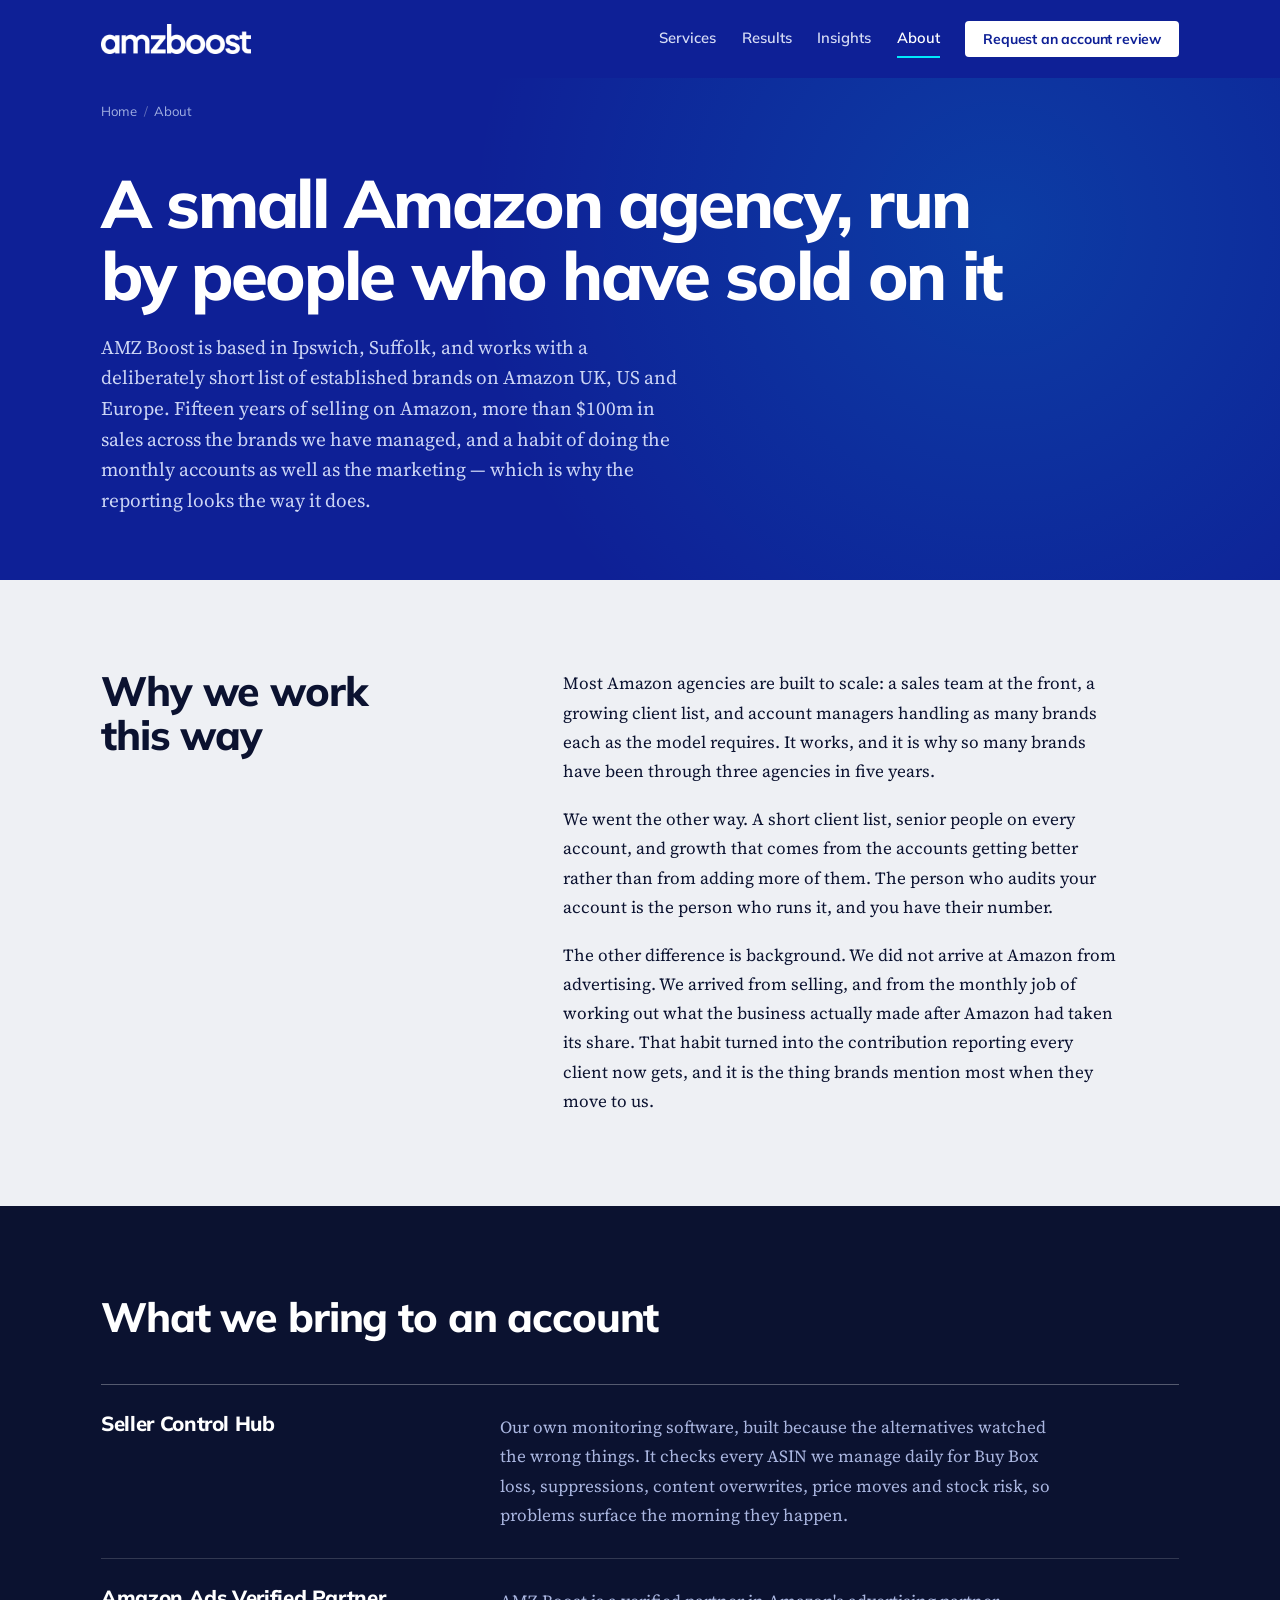
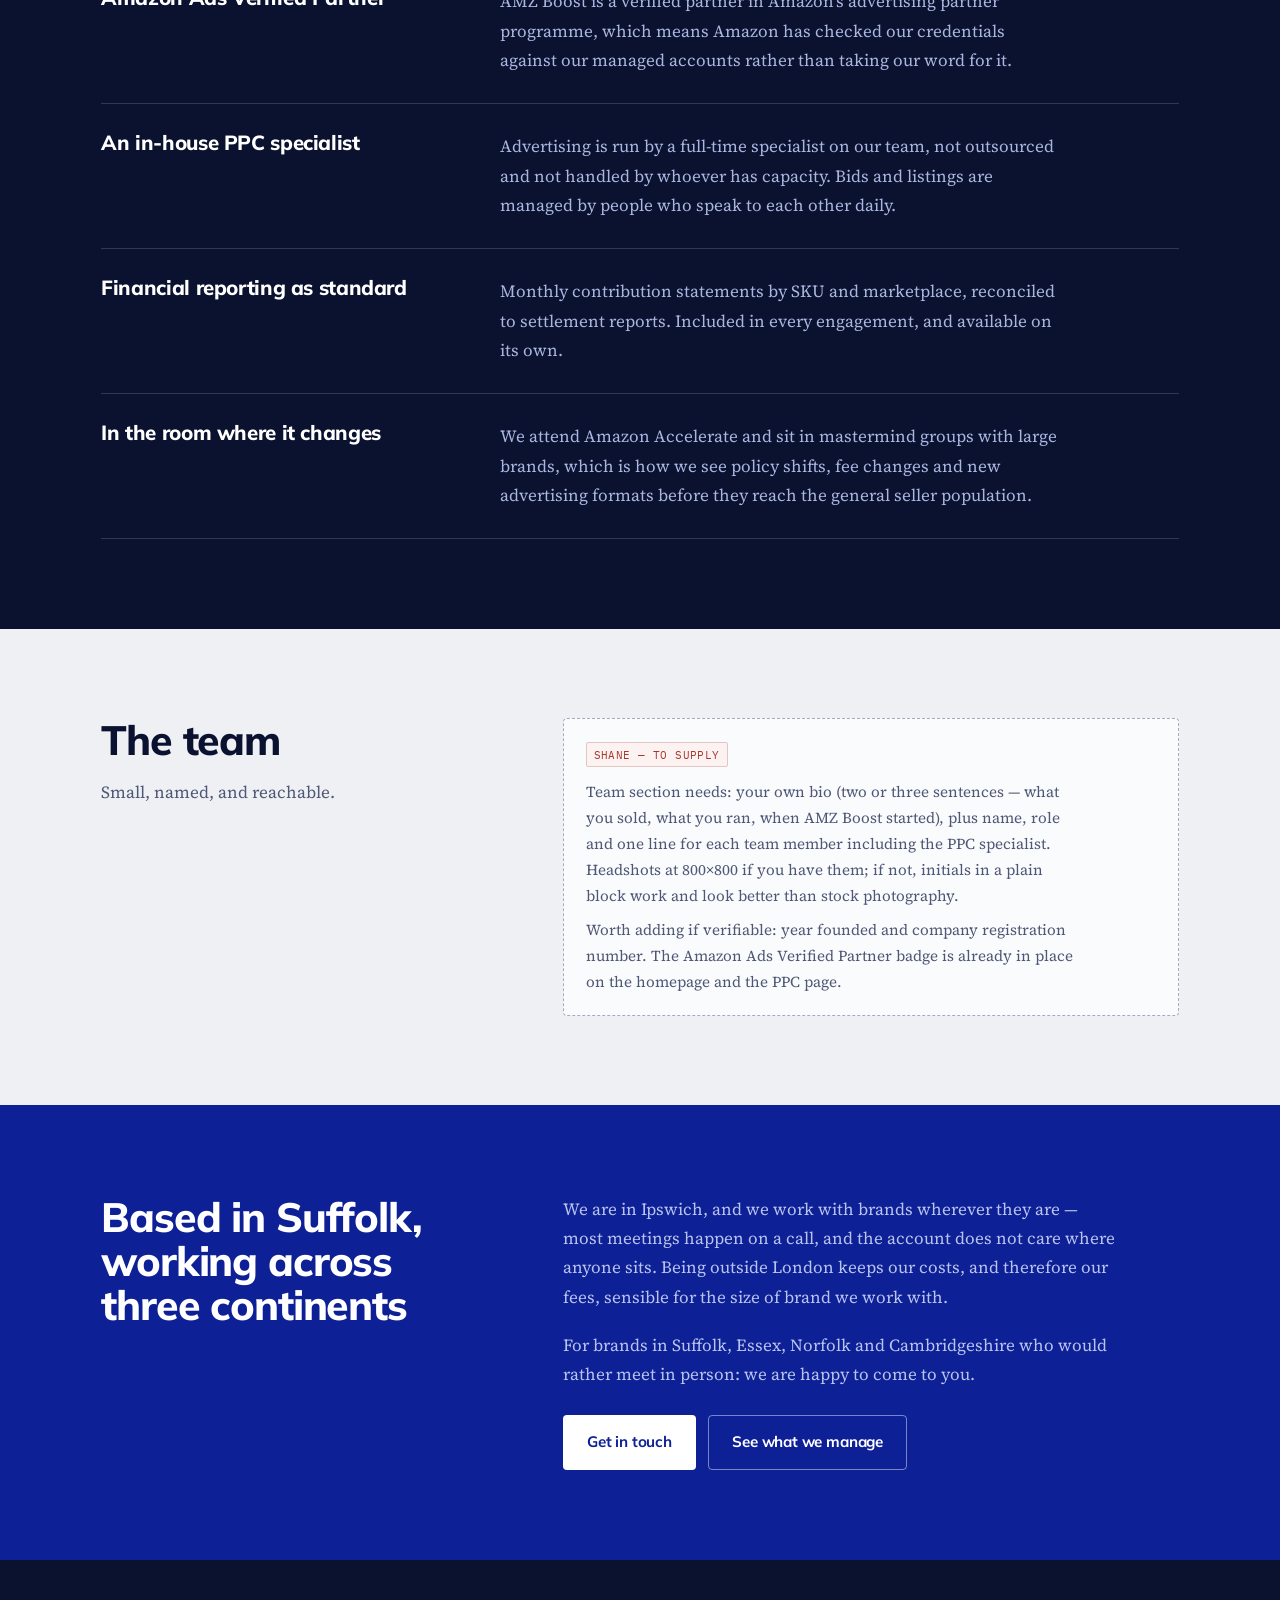
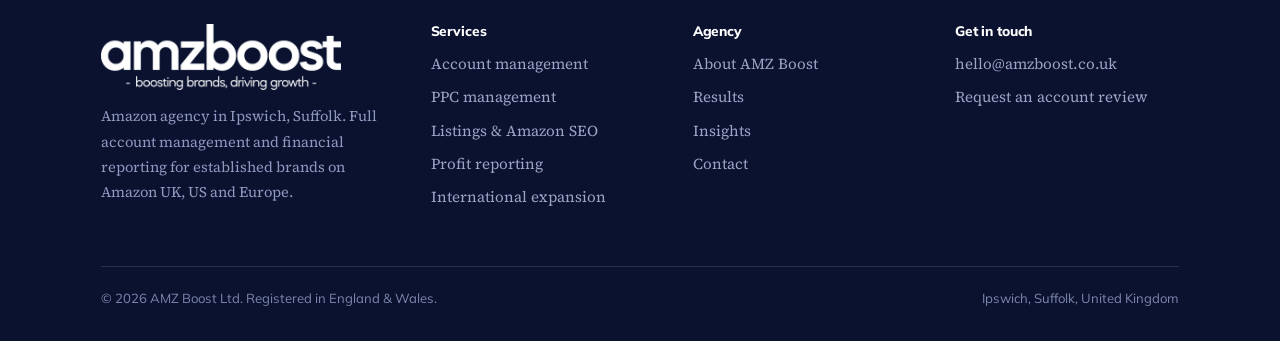
==== commit 9fdd8d6d: "Unify the colour rhythm across every page Inner pages ran light from the header to the footer. Page " ====
--- a/about.html
+++ b/about.html
@@ -16,7 +16,7 @@
 <link rel="preconnect" href="https://fonts.googleapis.com">
 <link rel="preconnect" href="https://fonts.gstatic.com" crossorigin>
 <link href="https://fonts.googleapis.com/css2?family=Mulish:wght@400;500;600;700;800&family=Source+Serif+4:ital,opsz,wght@0,8..60,400;0,8..60,600;1,8..60,400&family=IBM+Plex+Mono:wght@400;500&display=swap" rel="stylesheet">
-<link rel="stylesheet" href="styles.css?v=12">
+<link rel="stylesheet" href="styles.css?v=19">
 <link rel="icon" type="image/png" sizes="32x32" href="favicon-32.png">
 <link rel="apple-touch-icon" href="apple-touch-icon.png">
 <script type="application/ld+json">
@@ -57,9 +57,8 @@
 
 <main id="main">
 
-  <div class="shell crumbs"><a href="index.html">Home</a><span>/</span>About</div>
-
   <section class="page-head">
+    <div class="shell crumbs"><a href="index.html">Home</a><span>/</span>About</div>
     <div class="shell">
       <h1>A small Amazon agency, run by people who have sold on it</h1>
       <p class="lede">AMZ Boost is based in Ipswich, Suffolk, and works with a deliberately short list of established brands on Amazon UK, US and Europe. Fifteen years of selling on Amazon, more than $100m in sales across the brands we have managed, and a habit of doing the monthly accounts as well as the marketing — which is why the reporting looks the way it does.</p>
@@ -79,7 +78,7 @@
     </div>
   </section>
 
-  <section style="background:var(--surface);border-block:1px solid var(--rule);">
+  <section class="band">
     <div class="shell">
       <div class="sect-head"><h2>What we bring to an account</h2></div>
       <div class="stack">
@@ -123,7 +122,7 @@
     </div>
   </section>
 
-  <section style="background:var(--surface);border-block:1px solid var(--rule);">
+  <section class="band band--brand">
     <div class="shell split">
       <div>
         <h2>Based in Suffolk, working across three continents</h2>
--- a/styles.css
+++ b/styles.css
@@ -437,6 +437,18 @@
   border-color: rgba(255, 190, 180, 0.45);
   background: rgba(255, 120, 100, 0.12);
 }
+
+/* Markers drawn in brand blue vanish on a dark ground */
+.band .ticks li::before { border-color: var(--cyan); }
+.band .steps > li::before { color: var(--cyan); }
+.band .steps > li { border-bottom-color: rgba(255, 255, 255, 0.16); }
+.band .steps > li:first-child { border-top-color: rgba(255, 255, 255, 0.3); }
+.band .aside-label { color: #fff; }
+.band .lede { color: #c3cdf2; }
+.band .faq { border-top-color: rgba(255, 255, 255, 0.3); }
+.band .faq details { border-bottom-color: rgba(255, 255, 255, 0.16); }
+.band .faq summary { color: #fff; }
+.band .faq summary::after { color: var(--cyan); }
 
 .band__grid {
   display: grid;
@@ -797,12 +809,16 @@
 
 /* ---------- CTA panel ---------- */
 
+/* Full-bleed band so it meets the footer with no seam */
+.cta-band {
+  background: var(--brand);
+  background-image: radial-gradient(circle at 85% 12%, rgba(0, 234, 250, 0.2) 0%, rgba(0, 234, 250, 0) 55%);
+  color: #fff;
+  padding-block: clamp(2.75rem, 6vw, 4.5rem);
+}
+
 .cta-panel {
-  background: var(--brand);
-  background-image: radial-gradient(circle at 88% 10%, rgba(0,234,250,0.22) 0%, rgba(0,234,250,0) 52%);
   color: #fff;
-  border-radius: var(--radius);
-  padding: clamp(1.75rem, 4vw, 3.25rem);
   display: grid;
   grid-template-columns: minmax(0, 1.1fr) minmax(0, 0.9fr);
   gap: clamp(1.5rem, 4vw, 3.5rem);
@@ -868,17 +884,35 @@
 
 /* ---------- Breadcrumb ---------- */
 
-.crumbs { font-family: var(--sans); font-size: 0.82rem; color: var(--slate); padding-top: 1.5rem; }
-.crumbs a { color: var(--slate); text-decoration: none; }
-.crumbs a:hover { color: var(--ink); text-decoration: underline; }
-.crumbs span { color: var(--rule-strong); padding-inline: 0.4rem; }
+.crumbs { font-family: var(--sans); font-size: 0.82rem; color: #a2b0e2; }
+.crumbs a { color: #a2b0e2; text-decoration: none; }
+.crumbs a:hover { color: #fff; text-decoration: underline; }
+.crumbs span { color: rgba(255, 255, 255, 0.35); padding-inline: 0.4rem; }
 
 /* ---------- Page head (inner pages) ---------- */
-
-.page-head { border-bottom: 1px solid var(--rule); padding-block: clamp(1.5rem, 3vw, 2.5rem) clamp(2.5rem, 5vw, 4rem); }
-.page-head h1 { max-width: 24ch; margin-bottom: 1.3rem; }
-.page-head .lede { max-width: 58ch; }
+/* Brand blue so it reads as one field with the header above it */
+
+.page-head {
+  background: var(--brand);
+  background-image: radial-gradient(circle at 78% 30%, rgba(0, 234, 250, 0.14) 0%, rgba(0, 234, 250, 0) 50%);
+  color: #fff;
+  padding-block: 1.4rem clamp(2.75rem, 5vw, 4rem);
+}
+.page-head h1 { color: #fff; max-width: 24ch; margin-bottom: 1.3rem; }
+.page-head .lede { color: #ccd5f5; max-width: 58ch; }
 .page-head .btn-row { margin-top: 1.9rem; }
+.page-head .crumbs { margin-bottom: clamp(1.75rem, 3.5vw, 2.75rem); }
+.hero .crumbs { margin-bottom: clamp(1.5rem, 3vw, 2.25rem); }
+
+.page-head .btn--primary { background: #fff; color: var(--brand); }
+.page-head .btn--primary:hover { background: var(--cyan); color: var(--brand-deep); }
+.page-head .btn--ghost { border-color: rgba(255, 255, 255, 0.5); color: #fff; }
+.page-head .btn--ghost:hover { border-color: var(--cyan); color: var(--cyan); background: transparent; }
+
+.band--brand .btn--primary { background: #fff; color: var(--brand); }
+.band--brand .btn--primary:hover { background: var(--cyan); color: var(--brand-deep); }
+.page-head .trust-inline { border-top-color: rgba(255, 255, 255, 0.25); }
+.page-head .trust-inline p { color: #b4c0ea; }
 
 /* ---------- Insights list ---------- */
 
